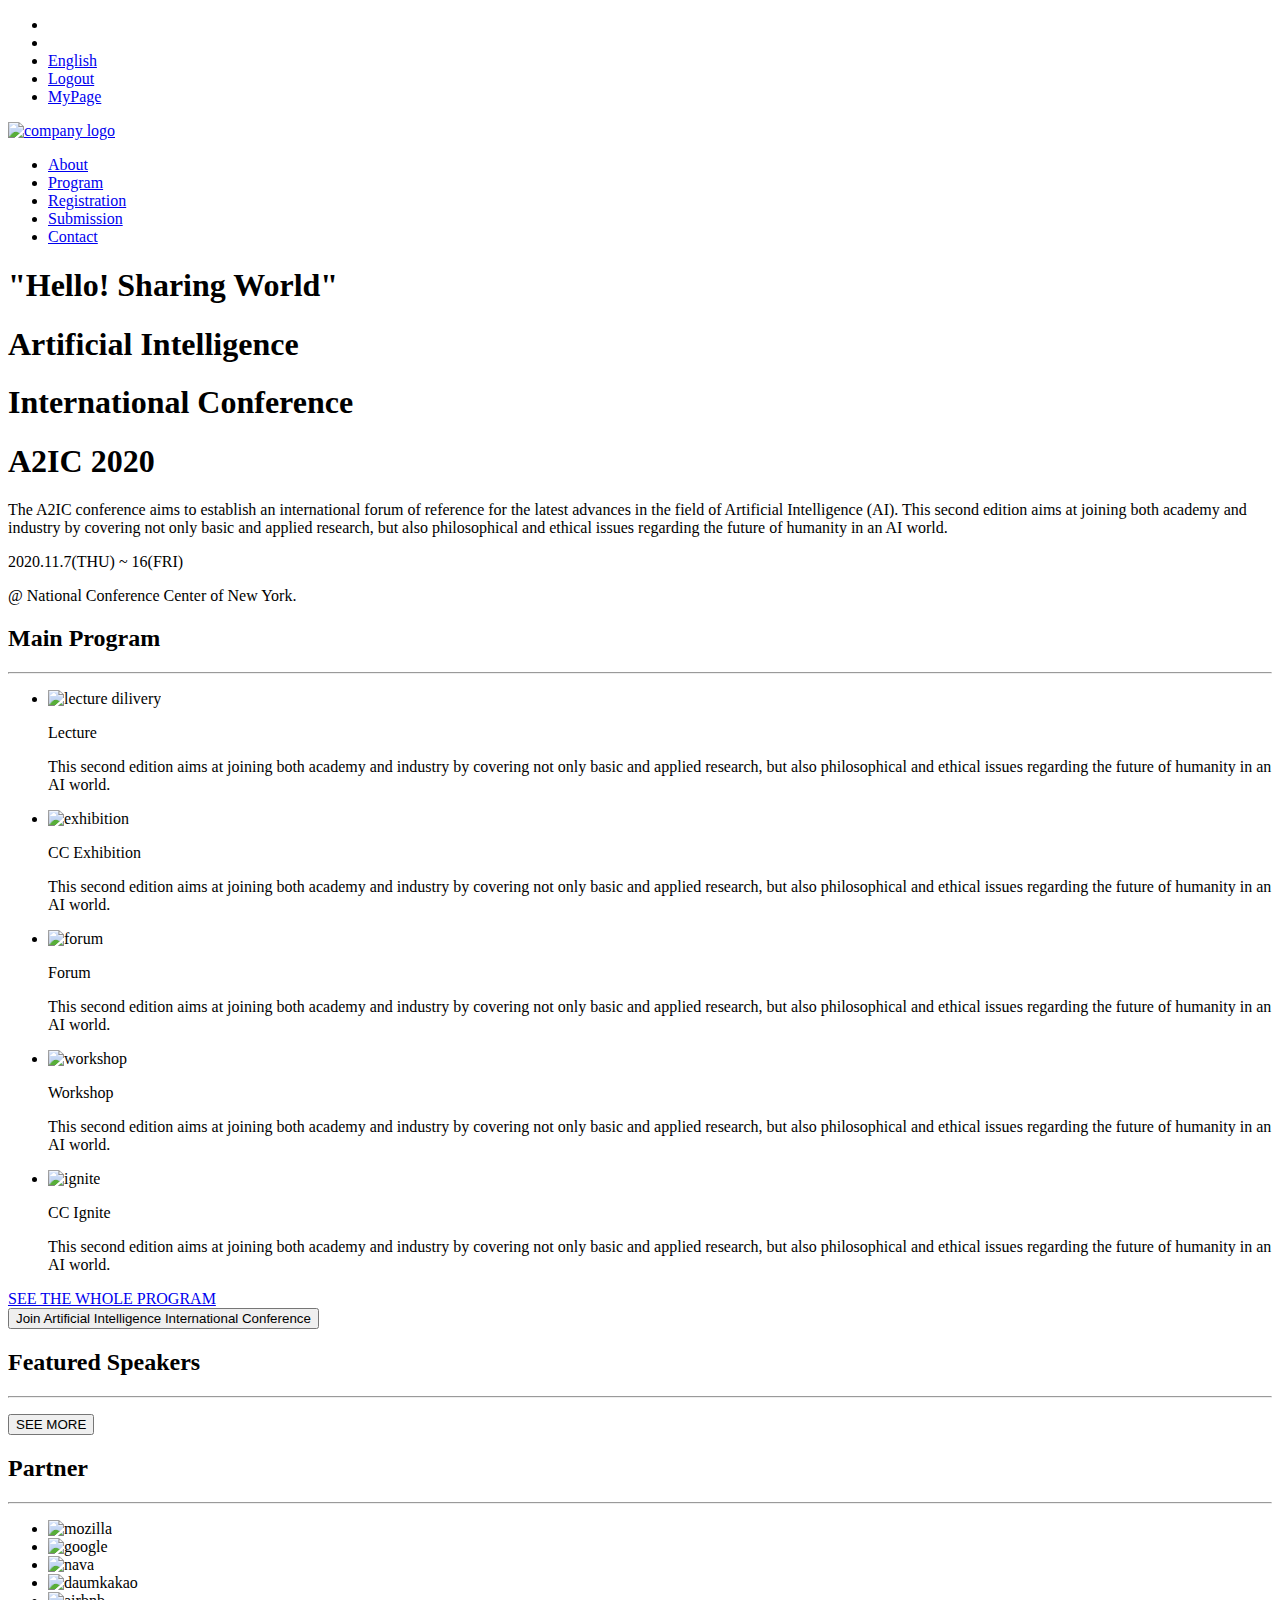
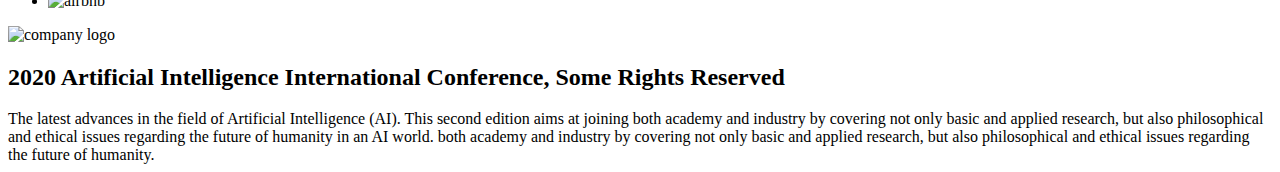
==== index.html @ d8d3ca4a "Main page structure updated" ====
<!DOCTYPE html>
<html lang="en">
  <head>
    <meta charset="UTF-8" />
    <meta http-equiv="X-UA-Compatible" content="IE=edge" />
    <meta name="viewport" content="width=device-width, initial-scale=1.0" />
    <title>Artificial Intelligence Conferernce</title>

    <link href="https://fonts.cdnfonts.com/css/cocogoose" rel="stylesheet" />

    <link
      rel="stylesheet"
      href="https://pro.fontawesome.com/releases/v5.10.0/css/all.css"
      integrity="sha384-AYmEC3Yw5cVb3ZcuHtOA93w35dYTsvhLPVnYs9eStHfGJvOvKxVfELGroGkvsg+p"
      crossorigin="anonymous"
    />

    <link rel="stylesheet" href="./css/styles.css" />
    <script defer src="./js/index.js"></script>
    <script defer src="./js/mobile_menu.js"></script>
  </head>
  <body>
    <header>
      <ul class="top">
        <li class="top-item">
          <a href="#"><i class="fab fa-facebook-f"></i></a>
        </li>
        <li class="top-item">
          <a href="#"><i class="fab fa-twitter"></i></a>
        </li>
        <li class="top-item">
          <a href="#">English</a>
        </li>
        <li class="top-item">
          <a href="#">Logout</a>
        </li>
        <li class="top-item">
          <a href="#">MyPage</a>
        </li>
      </ul>
    </header>
    
    <span class="hamburger"><i class="fas fa-bars"></i></span>
    <nav class="navbar">
      <a href="./index.html">
        <img
          src="./assets/images/company_logo.jpg"
          alt="company logo"
          class="logo"
        />
      </a>

      <ul class="navlist">
        <li class="nav-item"><a href="./html/about.html">About</a></li>
        <li class="nav-item"><a href="#">Program</a></li>
        <li class="nav-item"><a href="#">Registration</a></li>
        <li class="nav-item"><a href="#">Submission</a></li>
        <li class="nav-item"><a href="#">Contact</a></li>      
      </ul>
    </nav>
    <main class="main">
      <section class="intro-main-page">
        <h1 class="hello">"Hello! Sharing World"</h1>
        <h1 class="create">Artificial Intelligence</h1>
        <h1 class="create">International Conference</h1>
        <h1 class="create">A2IC 2020</h1>
        <p class="global">
             The A2IC conference aims to establish an international
             forum of reference for the latest advances in the field of Artificial Intelligence (AI).
             This second edition aims at joining
             both academy and industry by covering not only basic and applied research,
             but also philosophical and ethical issues regarding the future of humanity in an AI world.
        </p>
        <p class="day-time">2020.11.7(THU) ~ 16(FRI)</p>
        <p class="venue">
          @ National Conference Center of New York.
        </p>
      </section>
      <section class="main-program">
        <h2 class="program-header">Main Program</h2>
        <hr class="short-underline" />
        <ul class="program-list">
          <li class="item">
            <div class="image">
              <img
                src="./assets/images/lecture-icon.jpg"
                alt="lecture dilivery"
                class="icon"
              />
              <p class="program-name">Lecture</p>
            </div>
            <p class="program-description">
             This second edition aims at joining
             both academy and industry by covering not only basic
             and applied research,
             but also philosophical and ethical issues
             regarding the future of humanity in an AI world.
            </p>
          </li>
          <li class="item">
            <div class="image">
              <img
                src="./assets/images/exhibition-icon.png"
                alt="exhibition"
                class="icon"
              />
              <p class="program-name">CC Exhibition</p>
            </div>
            <p class="program-description">
              This second edition aims at joining
             both academy and industry 
             by covering not only basic and applied research,
             but also philosophical and ethical issues
              regarding the future of humanity in an AI world.
            </p>
          </li>
          <li class="item">
            <div class="image">
              <img src="./assets/images/forum-icon.png" alt="forum" class="icon" />
              <p class="program-name">Forum</p>
            </div>
            <p class="program-description">
              This second edition aims at joining
             both academy and industry by covering
              not only basic and applied research,
             but also philosophical and ethical 
             issues regarding the future of humanity in an AI world.
            </p>
          </li>
          <li class="item">
            <div class="image">
              <img
                src="./assets/images/workshop-icon.png"
                alt="workshop"
                class="icon"
              />
              <p class="program-name">Workshop</p>
            </div>
            <p class="program-description">
              This second edition aims at joining
             both academy and industry by covering
              not only basic and applied research,
             but also philosophical and ethical
              issues regarding the future of humanity in an AI world.
            </p>
          </li>
          <li class="item">
            <div class="image">
              <img src="./assets/images/ignite-icon.png" alt="ignite" class="icon" />
              <p class="program-name">CC Ignite</p>
            </div>
            <p class="program-description">
              This second edition aims at joining
              both academy and industry by covering
               not only basic and applied research,
              but also philosophical and ethical
               issues regarding the future of humanity in an AI world.
            </p>
          </li>
        </ul>
        <div class="whole-program"><a href="#">SEE THE WHOLE PROGRAM</a></div>
        <button type="button" class="join">Join Artificial Intelligence
          International Conference</button>
      </section>

      <section class="featured-speakers">
        <h2 class="heading">Featured Speakers</h2>
        <hr class="short-underline" />
        <ul class="speakers"></ul>
        <div class="button-container">
          <button type="button" class="more">SEE MORE <i class="fa fa-chevron-down"></i></button>
        </div>
      </section>
    </main>
    <footer class="footer">
      <section class="partners">
        <h2 class="title">Partner</h2>
        <hr class="short-underline" />
        <ul class="partner-list">
          <li class="partner">
            <img src="./assets/images/mozilla2.png" alt="mozilla" />
          </li>
          <li class="partner">
            <img src="./assets/images/google.png" alt="google" />
          </li>
          <li class="partner">
            <img src="./assets/images/naver.png" alt="nava" />
          </li>
          <li class="partner">
            <img src="./assets/images/daumkakao.png" alt="daumkakao" />
          </li>
          <li class="partner">
            <img src="./assets/images/airbnb.png" alt="airbnb" />
          </li>
        </ul>
      </section>
      <section class="rights">
        <div class="footer-logo">
          <img src="./assets/images/company_logo.jpg" alt="company logo" />
        </div>
        <div class="right">
          <h2><span class="footer-year"
            >2020 Artificial Intelligence
            International Conference, Some Rights Reserved
          </span></h2>
          <span class="explanation">
             The latest advances in the field of Artificial Intelligence (AI).
             This second edition aims at joining
             both academy and industry by covering not only basic and applied research,
             but also philosophical and ethical issues regarding the future of humanity 
             in an AI world. both academy and industry by covering not only basic and applied research,
             but also philosophical and ethical issues regarding the future of humanity.
          </span>
        </div>
      </section>
    </footer>
  </body>
</html>
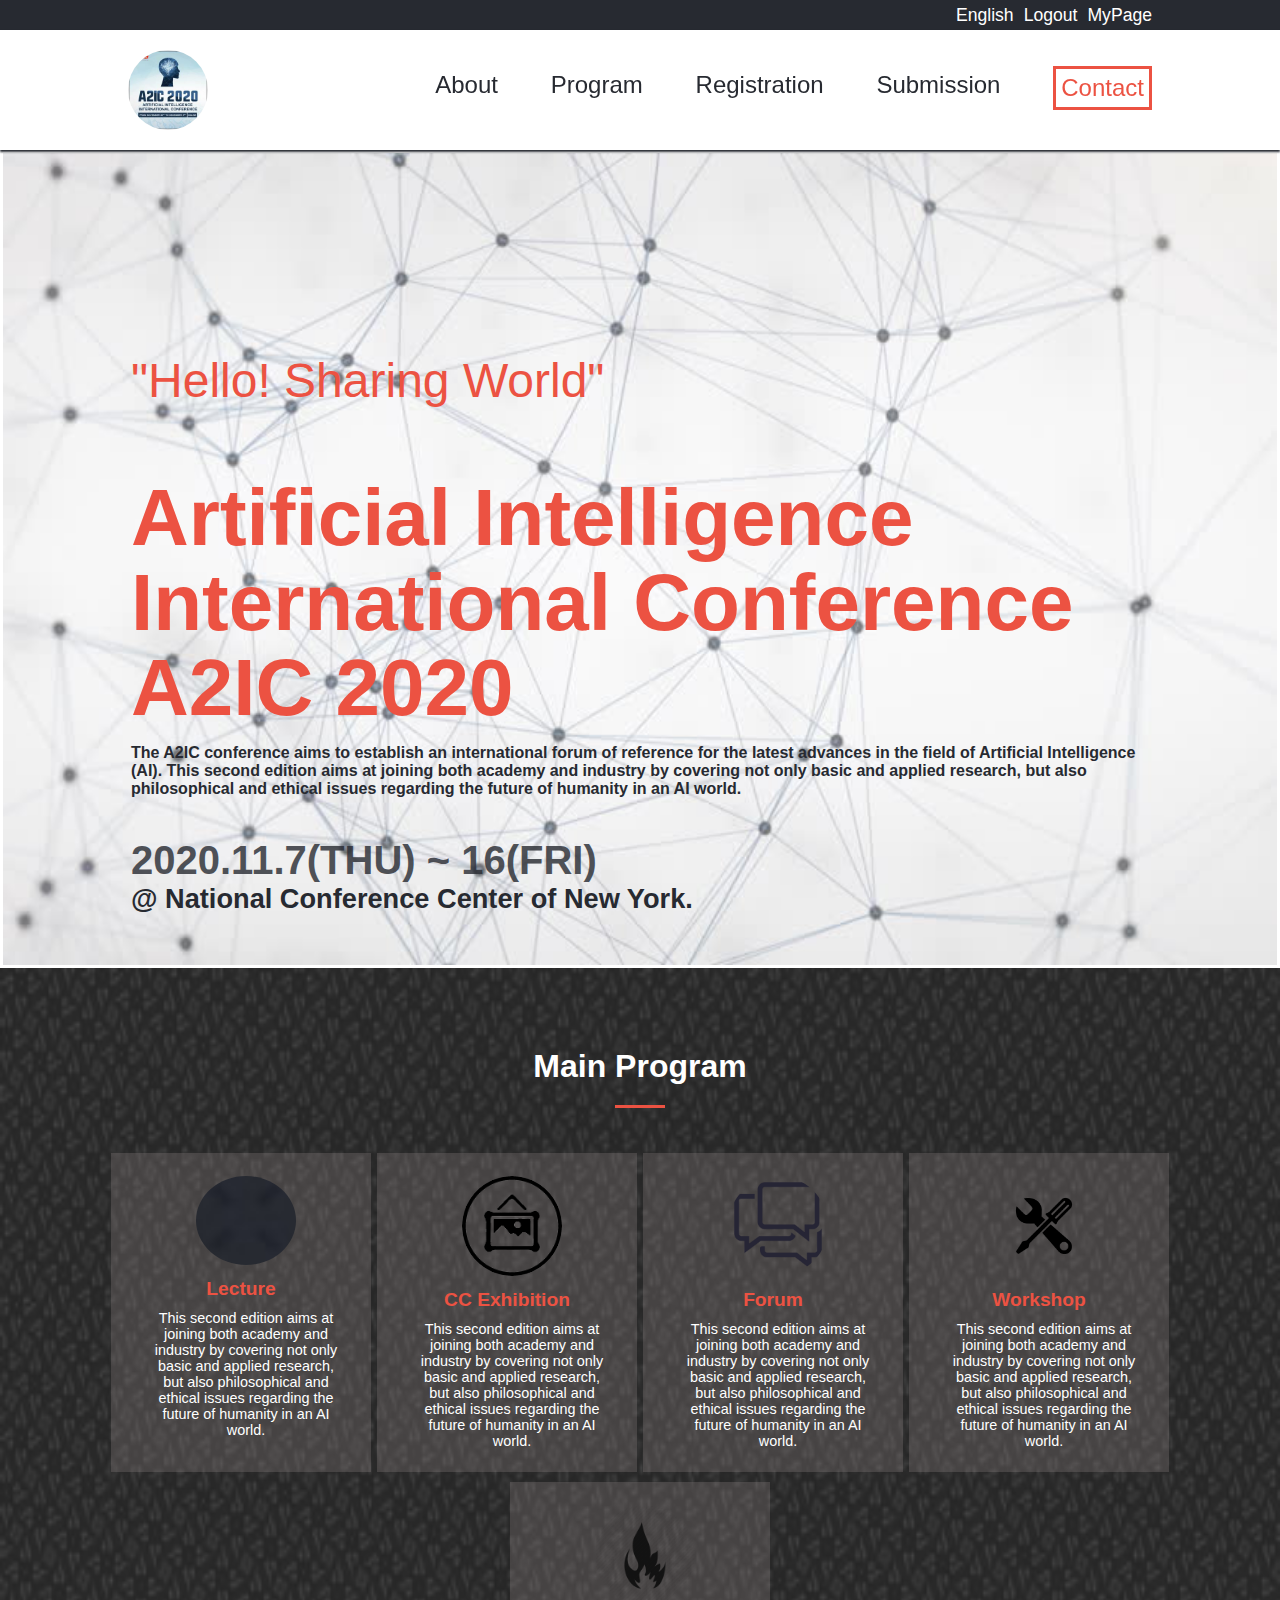
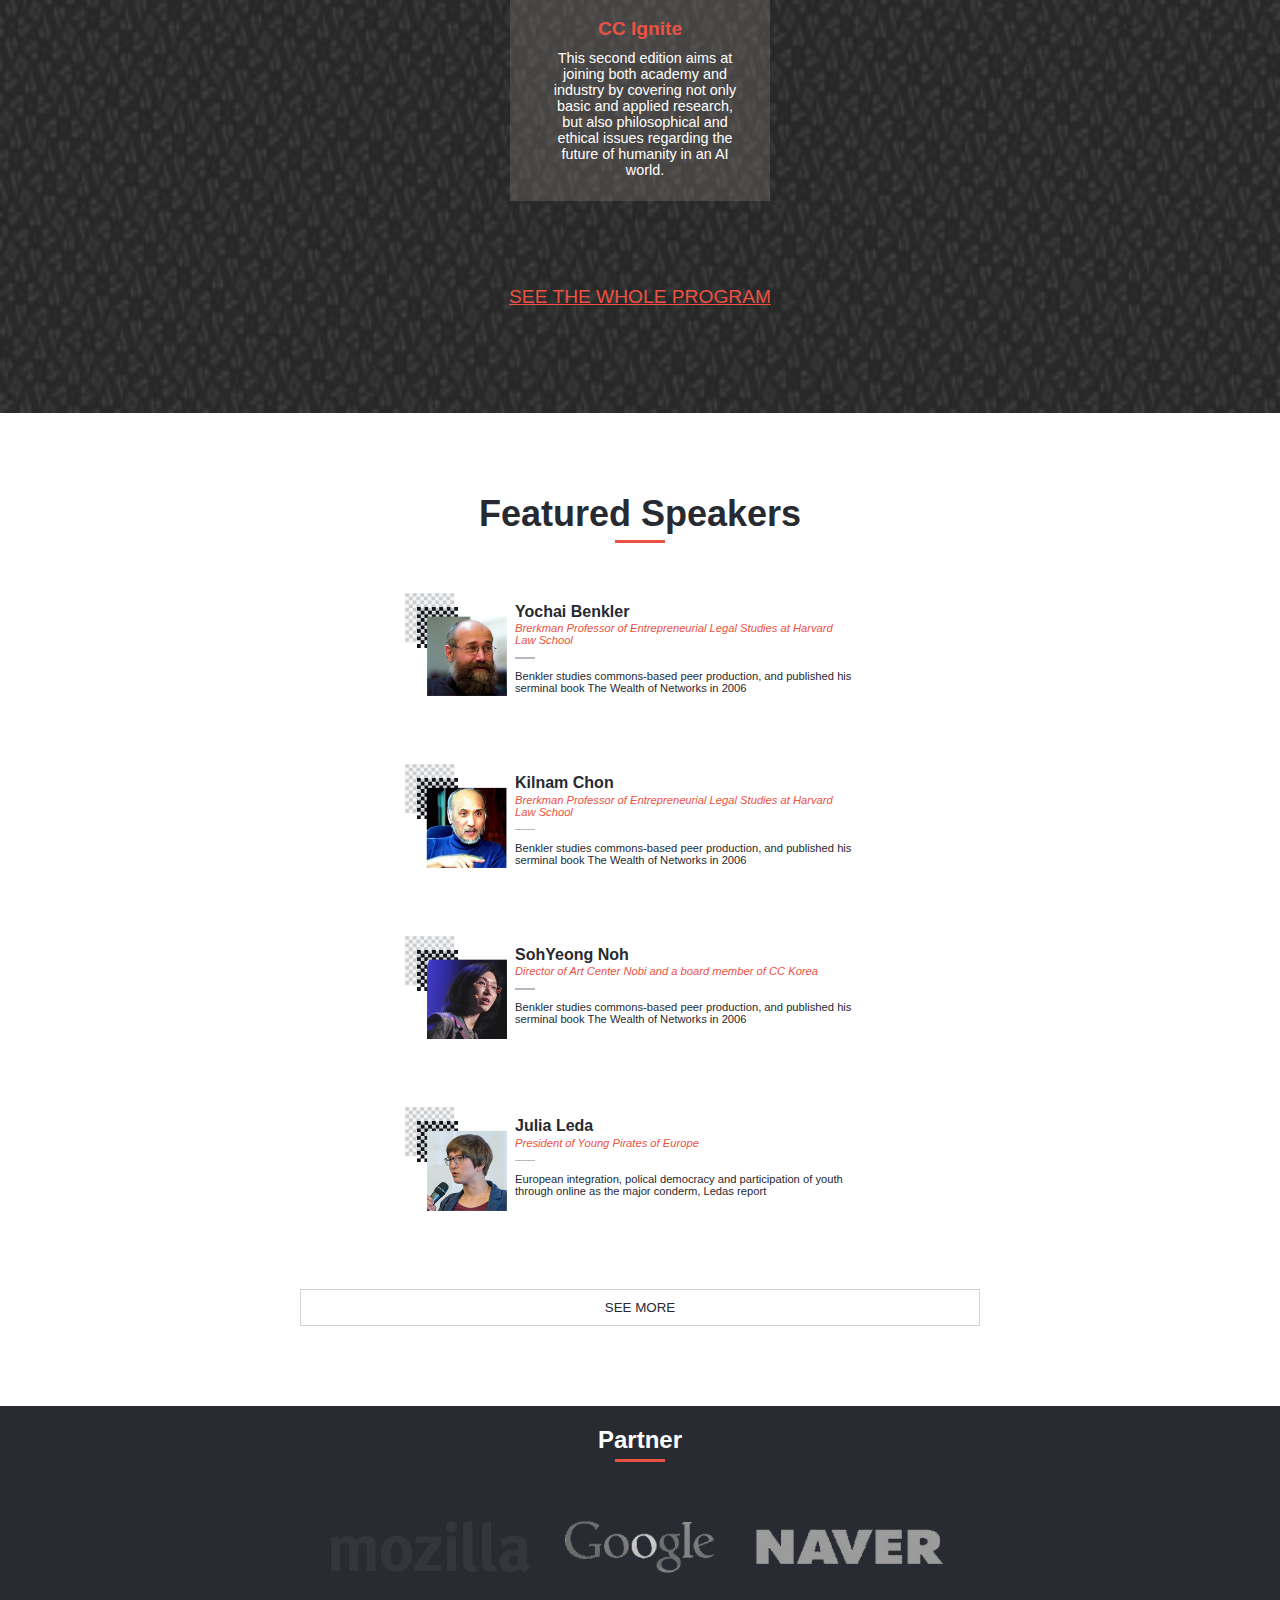
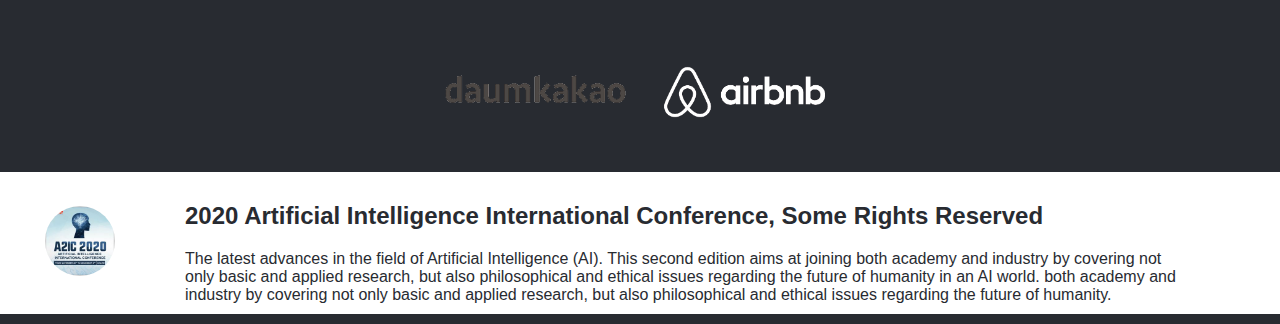
==== commit 88df01f6: "Deleted one file and fixed footer color" ====
--- a/index.html
+++ b/index.html
@@ -55,7 +55,7 @@
         <li class="nav-item"><a href="#">Program</a></li>
         <li class="nav-item"><a href="#">Registration</a></li>
         <li class="nav-item"><a href="#">Submission</a></li>
-        <li class="nav-item"><a href="#">Contact</a></li>      
+        <li class="nav-item"><a href="#" id="contactItem">Contact</a></li>      
       </ul>
     </nav>
     <main class="main">
@@ -83,7 +83,7 @@
           <li class="item">
             <div class="image">
               <img
-                src="./assets/images/lecture-icon.jpg"
+                src="./assets/images/lecture-icon.png"
                 alt="lecture dilivery"
                 class="icon"
               />
--- a/css/styles.css
+++ b/css/styles.css
@@ -0,0 +1,659 @@
+body,
+html {
+  padding: 0;
+  margin: 0;
+  color: #272a31;
+  font-family: sans-serif;
+  font-size: initial;
+  background-image: url(../assets/images/first-bckgrd-img.jpg);
+  background-size: 100%;
+  background-repeat: no-repeat;
+}
+
+body * {
+  box-sizing: border-box;
+}
+
+.stop-scrolling {
+  height: 100%;
+  overflow: hidden;
+}
+
+.navbar,
+.top,
+.logo {
+  display: none;
+}
+
+.expand {
+  position: absolute;
+  bottom: 0;
+  top: 100px;
+  left: 0;
+  right: 0;
+  background-color: white;
+  z-index: 10;
+}
+
+.show {
+  display: block;
+  margin: 0;
+  list-style-type: none;
+}
+
+.show .navlist {
+  list-style-type: none;
+  margin: -30px 0 0 0;
+  padding: 0 20px;
+}
+
+.program-list li {
+  display: grid;
+  grid-template-columns: 40% 60%;
+  margin: 2.8px 2.8px;
+  background: rgba(141, 134, 134, 0.3);
+  padding: 10px;
+  border: solid rgba(0, 0, 0, 0);
+  font-size: 0.9rem;
+  width: 100%;
+}
+
+.show .navlist li {
+  margin: 10px 0;
+}
+
+.whole-program a {
+  text-decoration: underline;
+  font-family: sans-serif;
+  font-size: 1.2rem;
+  color: #fff;
+}
+
+.show .navlist li a {
+  text-decoration: none;
+  color: #1c1e25;
+  font-size: 1.5rem;
+}
+
+.fa-bars,
+.fa-times {
+  font-size: 2.5rem;
+  margin: 25px 0 55px 25px;
+}
+
+.intro-main-page {
+  background-image: url(../assets/images/first-bckgrd-img.jpg);
+  background-size: 100% 100%;
+  background-repeat: no-repeat;
+  width: 100%;
+  padding: 0 22px;
+}
+
+.hello,
+.create {
+  color: #ec5242;
+}
+
+.hello {
+  font-size: 1.3rem;
+  margin-top: 50px;
+}
+
+.create {
+  margin: 0;
+  padding: 0;
+  font-size: 1.8rem;
+  line-height: 1;
+  font-weight: 600;
+  font-family: "Lato", sans-serif;
+}
+
+.intro-main-page .description {
+  border: solid white;
+  background-color: #e9eced;
+  padding: 10px;
+  font-family: sans-serif;
+  margin-top: 10px;
+}
+
+.day-time {
+  font-family: "Lato", sans-serif;
+  color: #272a31;
+  font-size: 1.5rem;
+  margin-bottom: 0;
+  opacity: 0.8;
+}
+
+.venue {
+  font-size: 0.85rem;
+  margin: 0;
+  padding-bottom: 50px;
+}
+
+.main-program {
+  background-image: url(../assets/images/mobile_pattern.jpg);
+  background-repeat: no-repeat;
+  background-size: 100% 100%;
+  color: #fff;
+  padding-bottom: 5px;
+}
+
+.program-header {
+  text-align: center;
+  padding: 20px 0 10px;
+  font-family: sans-serif;
+  font-size: 2rem;
+  margin: 0;
+}
+
+.short-underline {
+  width: 50px;
+  height: 3px;
+  background-color: #ec5242;
+  border: none;
+  margin: auto;
+}
+
+.program-list {
+  list-style-type: none;
+  display: flex;
+  flex-wrap: wrap;
+  justify-content: center;
+  margin: 20px 5px 0;
+  padding: 0;
+}
+
+.program-list li:hover {
+  border: solid #fff;
+}
+
+.program-description {
+  margin: 0;
+  padding: 0 0 0 10px;
+}
+
+.whole-program {
+  display: none;
+}
+
+.join {
+  display: block;
+  font-size: 1rem;
+  background-color: #ec5242;
+  margin: 20px auto;
+  padding: 20px;
+  border: none;
+  color: #fff;
+}
+
+.images {
+  width: 100px;
+}
+
+.program-list li .image {
+  display: flex;
+  flex-direction: row;
+  align-items: center;
+  opacity: 1;
+}
+
+.program-list li .program-name {
+  font-size: 1.2rem;
+  font-weight: bold;
+  color: #ec5242;
+  margin: 0;
+  padding: 0;
+}
+
+.program-list .icon {
+  width: 30px;
+  border-radius: 100%;
+  opacity: 1;
+  margin-right: 10px;
+}
+
+.featured-speakers {
+  font-family: sans-serif;
+  margin: 20px 0;
+  font-size: 0.8rem;
+  margin-bottom: 10px;
+}
+
+.featured-speakers .heading {
+  text-align: center;
+  margin-bottom: 5px;
+}
+
+.speaker-profile .name {
+  margin-bottom: -10px;
+  font-size: 1rem;
+}
+
+.speaker-profile .short-underline {
+  background-color: #b5b9c4;
+  height: 1.5px;
+  width: 20px;
+  margin-left: 0;
+}
+
+.speaker-profile .intro,
+.speaker-profile .profile {
+  font-size: 0.7rem;
+}
+
+.speaker-profile .profile {
+  color: #ec5242;
+  font-style: italic;
+}
+
+.speakers {
+  margin: 30px 10px 0;
+  display: flex;
+  flex-direction: column;
+  align-items: center;
+  padding: 0;
+  list-style-type: none;
+}
+
+.speaker {
+  display: flex;
+  justify-content: space-between;
+  max-width: 450px;
+  margin: 20px 20px 0 0;
+}
+
+.speaker-image {
+  width: 90px;
+  position: relative;
+  left: 12px;
+  top: -42px;
+}
+
+.grid {
+  width: 50px;
+  margin: 0;
+  padding: 0;
+}
+
+.speaker-profile {
+  margin-top: -20px;
+  margin-left: 20px;
+}
+
+.speaker-profile .intro {
+  padding: 0 0 10px;
+}
+
+.button-container {
+  max-width: 700px;
+  padding: 0 10px;
+  margin: auto;
+}
+
+.more {
+  width: 100%;
+  background-color: white;
+  border: 1px solid #d3d3d3;
+  padding: 10px;
+  color: #272a31;
+}
+
+.button-container .more {
+  cursor: pointer;
+}
+
+.button-container .fa-chevron-down,
+.button-container .fa-chevron-up {
+  color: #ec5242;
+}
+
+.footer {
+  background-color: #282b31;
+  color: #fff;
+  margin: 0;
+  padding: 0 0 10px;
+}
+
+.partners {
+  background-color: #282b31;
+  text-align: center;
+}
+
+.partners .title {
+  color: #fff;
+  text-align: center;
+  padding-top: 20px;
+  margin-bottom: 5px;
+}
+
+.partner-list {
+  list-style-type: none;
+  margin: 0;
+  padding: 0;
+  display: flex;
+  flex-wrap: wrap;
+  justify-content: center;
+  align-items: center;
+}
+
+.footer-logo img {
+  width: 70px;
+  border-radius: 100%;
+  margin-right: 10px;
+}
+
+.partner-list .partner img {
+  width: 100px;
+  margin: 0 5px 10px;
+}
+
+.rights {
+  display: flex;
+  align-items: center;
+  justify-content: flex-start;
+  padding: 10px 45px;
+  color: #282b31;
+  background-color: #fff;
+}
+
+.explanation {
+  display: none;
+}
+
+@media all and (min-width: 768px) {
+  body {
+    font-family: sans-serif;
+  }
+
+  .top {
+    background-color: #272a31;
+    margin: 0;
+    list-style-type: none;
+    height: 30px;
+    display: flex;
+    justify-content: flex-end;
+    align-items: center;
+    padding: 5px 10%;
+    gap: 10px;
+  }
+
+  .whole-program a {
+    text-decoration: underline;
+    font-family: sans-serif;
+    font-size: 1.2rem;
+    color: #ec5242ff;
+  }
+
+  .top a {
+    text-decoration: none;
+    color: #fff;
+    font-size: 1.5rem;
+  }
+
+  .navlist a {
+    text-decoration: none;
+    color: #272a31;
+    font-family: sans-serif;
+  }
+
+  #contactItem {
+    color: #ec5242ff;
+  }
+
+  .top li a {
+    font-size: 1.1rem;
+  }
+
+  .top a:hover {
+    color: #ec5242ff;
+    font-size: 1.2rem;
+  }
+
+  .logo {
+    display: block;
+    width: 80px;
+    height: 80px;
+    border-radius: 100%;
+  }
+
+  .top .fa-twitter {
+    margin-right: 20px;
+  }
+
+  .fa-bars {
+    display: none;
+  }
+
+  .navbar {
+    display: flex;
+    padding: 20px 10%;
+    justify-content: space-between;
+    align-items: center;
+    background-color: white;
+    position: relative;
+    position: sticky;
+    top: 0;
+    box-shadow: 0 2px 2px #272a31;
+    z-index: 10;
+  }
+
+  .navbar .navlist {
+    list-style-type: none;
+    display: flex;
+    justify-content: space-between;
+    margin: 0;
+    padding: 0;
+    width: 70%;
+    font-size: 1.5rem;
+  }
+
+  .navlist .nav-item:not(:last-child) {
+    margin-right: 10px;
+  }
+
+  .navlist .nav-item:last-child {
+    box-sizing: border-box;
+    padding: 5px;
+    margin-top: -5px;
+    border: solid #ec5242ff;
+  }
+
+  .nav-item a:hover {
+    color: #ec5242;
+  }
+
+  .navlist .nav-item:last-child:hover {
+    border: solid #ec5242;
+  }
+
+  .navlist .nav-item:last-child:hover a {
+    color: #ec5242;
+  }
+
+  /* Main section styline */
+  .intro {
+    color: #272a31;
+  }
+
+  .hello {
+    font-weight: normal;
+    font-size: 3rem;
+    margin-top: 0;
+    padding-top: 200px;
+    margin-bottom: 70px;
+  }
+
+  .hello,
+  .create {
+    color: #ec5242;
+  }
+
+  .create {
+    font-size: 5rem;
+    margin-top: 5px;
+    font-weight: 600;
+    font-family: "COCOGOOSE", sans-serif;
+  }
+
+  .intro-main-page {
+    background-image: url(../assets/images/first-bckgrd-img.jpg);
+    background-size: 100% 100%;
+    background-repeat: no-repeat;
+    width: 100%;
+    padding: 0 10%;
+  }
+
+  .intro-main-page,
+  .description {
+    border: solid white;
+    background-color: #d3d3d3;
+    width: 100%;
+    color: #272a31;
+    font-family: sans-serif;
+    font-weight: 700;
+  }
+
+  .day-time {
+    font-family: "COCOGOOSE", sans-serif;
+    color: #272a31;
+    font-size: 2.5rem;
+    margin-bottom: 0;
+    opacity: 0.8;
+  }
+
+  .venue {
+    font-size: 1.7rem;
+    margin-top: 0;
+  }
+
+  .main-program {
+    background-image: url(../assets/images/second_background.jpg);
+    background-repeat: no-repeat;
+    background-size: 100% 100%;
+    color: #fff;
+  }
+
+  .main-program * {
+    margin: 0 10%;
+  }
+
+  .partner-list {
+    margin: 10px 20%;
+  }
+
+  .partner-list .partner img {
+    width: 200px;
+    margin: 0 5px 10px;
+  }
+
+  .program-header {
+    text-align: center;
+    padding: 80px 0 20px;
+    font-family: sans-serif;
+    font-size: 2rem;
+  }
+
+  .short-underline {
+    width: 50px;
+    height: 3px;
+    background-color: #ec5242;
+    border: none;
+    margin: auto;
+  }
+
+  .program-list {
+    list-style-type: none;
+    display: flex;
+    flex-wrap: wrap;
+    justify-content: center;
+    margin: 40px 0;
+    padding: 0;
+  }
+
+  .program-list li {
+    display: block;
+    margin: 5px 3px;
+    text-align: center;
+    background: rgba(141, 134, 134, 0.3);
+    width: 260px;
+    padding: 20px 3px;
+    border: solid rgba(0, 0, 0, 0);
+  }
+
+  .program-list li:hover {
+    border: solid #fff;
+  }
+
+  .whole-program {
+    display: block;
+    width: 600px;
+    margin: auto;
+    padding: 40px 0 100px;
+    text-align: center;
+  }
+
+  .join {
+    display: none;
+  }
+
+  .program-list li .image {
+    display: block;
+    opacity: 1;
+  }
+
+  .program-list li .program-name {
+    font-family: "COCOGOOSE", sans-serif;
+    font-size: 1.2rem;
+    font-weight: bold;
+    padding: 10px 0;
+    color: #ec5242ff;
+  }
+
+  .program-list .icon {
+    width: 100px;
+    border-radius: 100%;
+    opacity: 1;
+  }
+
+  .speakers {
+    margin: 30px 14%;
+    display: flex;
+    flex-direction: row;
+    flex-wrap: wrap;
+    justify-content: center;
+  }
+
+  .speaker {
+    display: flex;
+    max-width: 450px;
+    margin: 20px 20px 0 0;
+  }
+
+  .name {
+    margin-top: 30px;
+  }
+
+  .featured-speakers {
+    font-family: sans-serif;
+    margin: 80px 0;
+    font-size: 1.5rem;
+  }
+
+  .featured-speakers .heading {
+    text-align: center;
+  }
+
+  .explanation {
+    display: block;
+    max-width: 1000px;
+    margin-top: 20px;
+  }
+
+  .right {
+    margin-left: 60px;
+  }
+
+  .rights {
+    margin: auto 0;
+  }
+}
